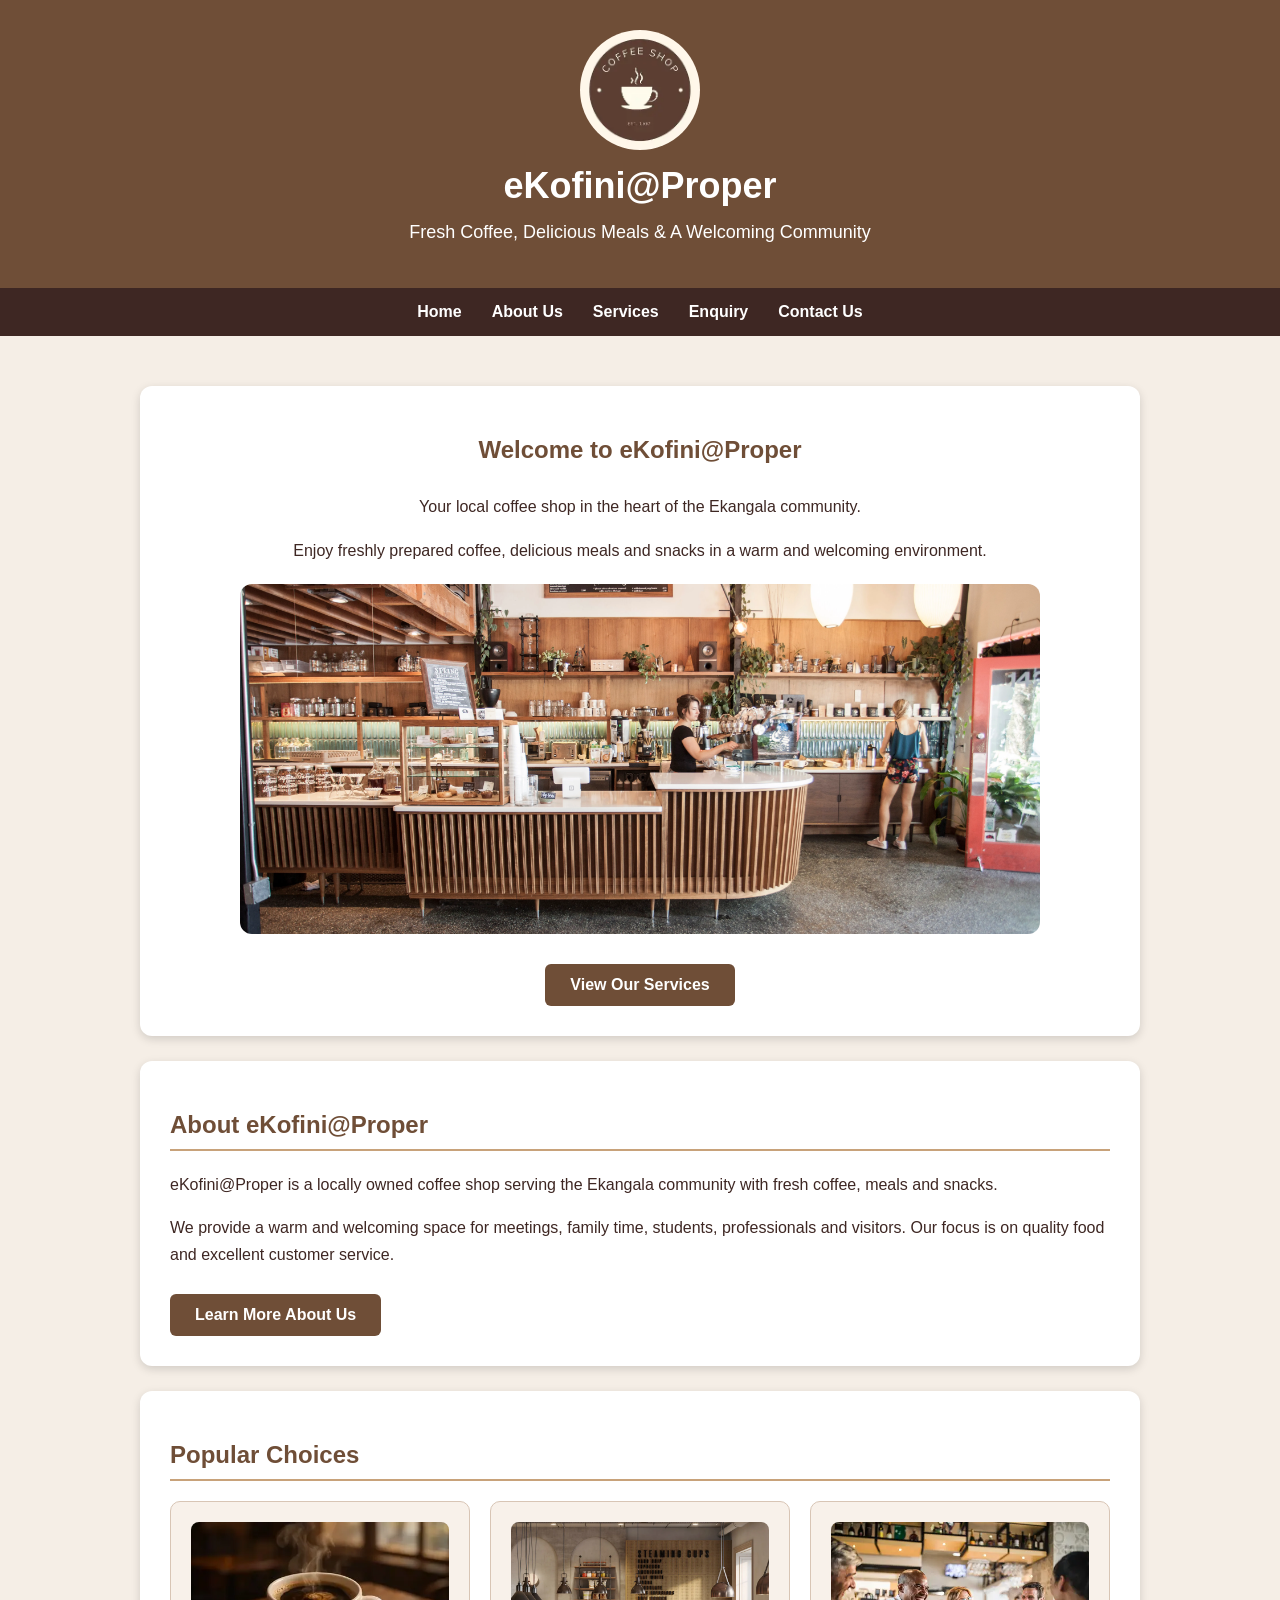
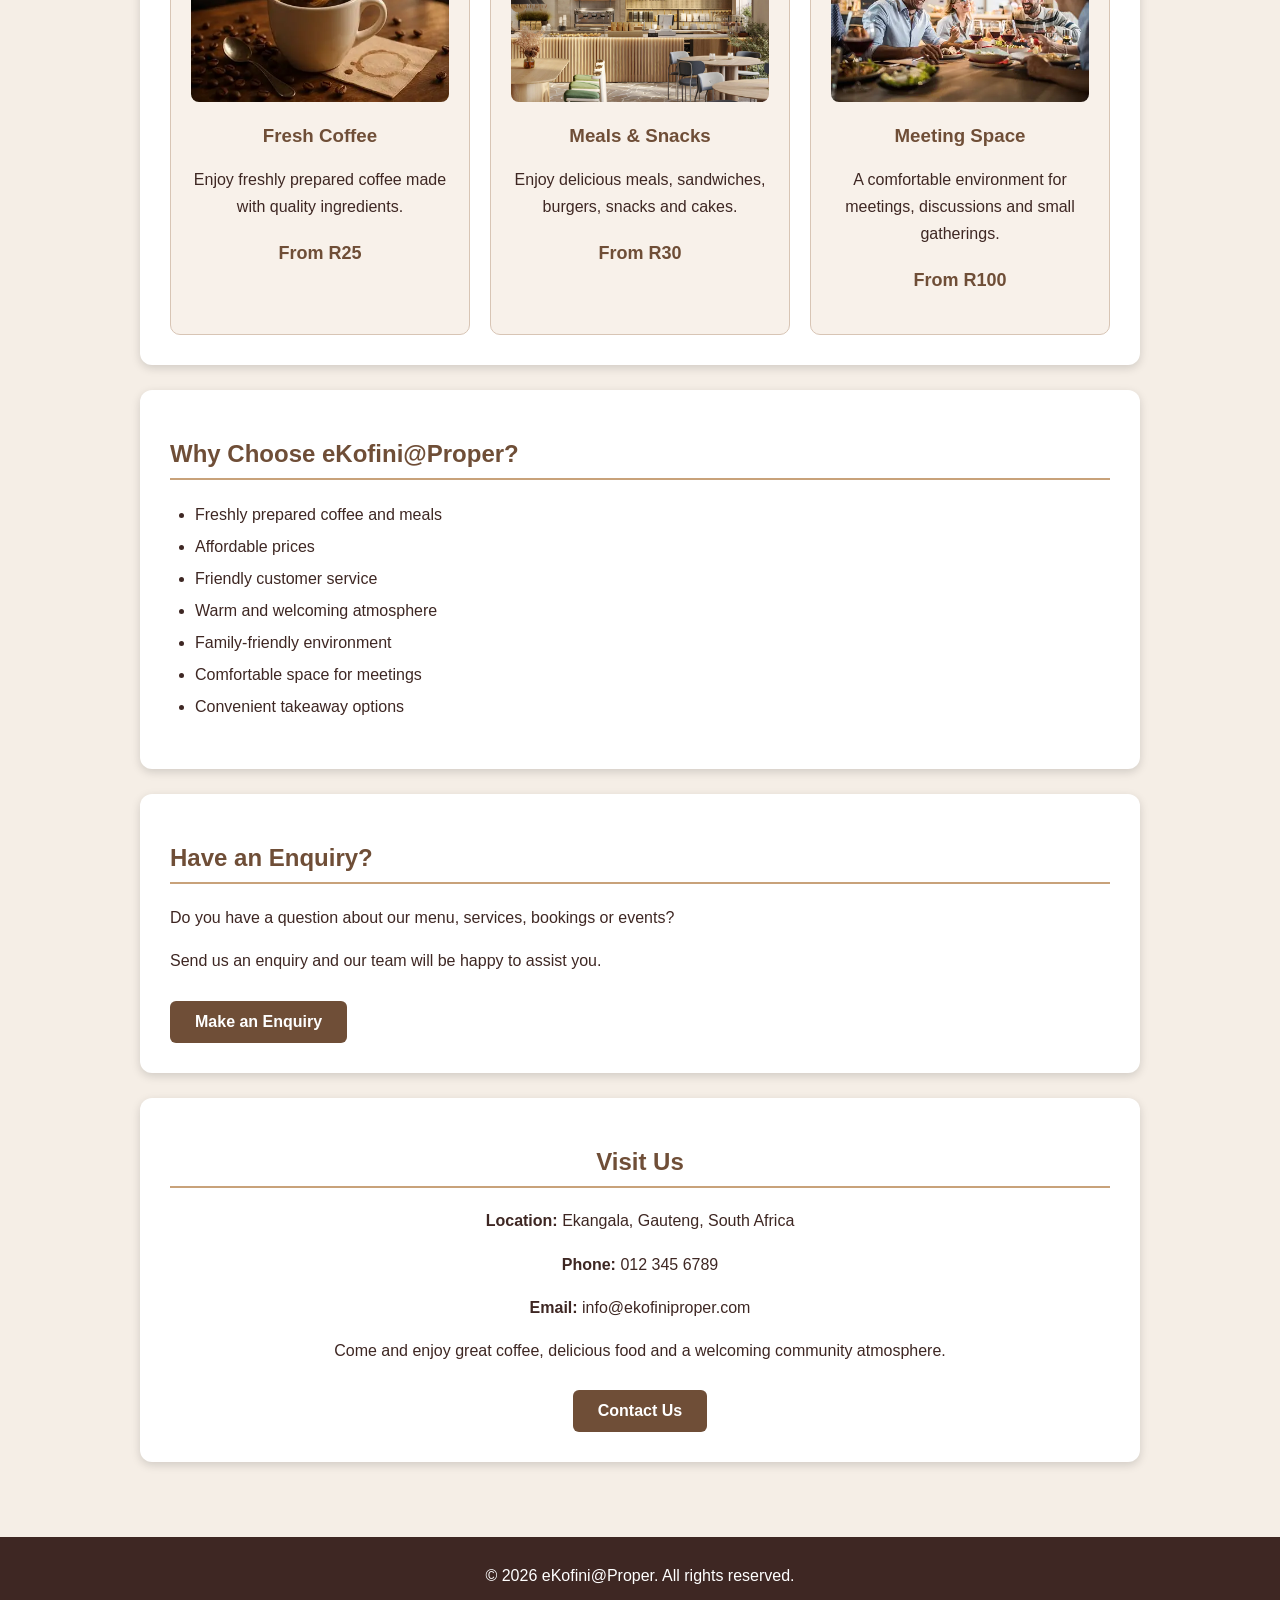
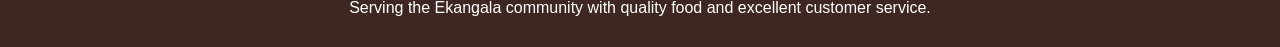
==== index.html @ 7106d99f "initial website" ====
<!DOCTYPE html>
<html lang="en">

<head>
    <meta charset="UTF-8">
    <meta name="viewport" content="width=device-width, initial-scale=1.0">

    <title>eKofini@Proper | Home</title>

    <style>

        body {
            margin: 0;
            font-family: Arial, sans-serif;
            background-color: #f5eee6;
            color: #3e2723;
        }

        /* HEADER */
        header {
            background-color: #6f4e37;
            color: white;
            text-align: center;
            padding: 30px 20px;
        }

        header img {
            width: 120px;
            height: 120px;
            object-fit: cover;
            border-radius: 50%;
            display: block;
            margin: 0 auto 15px;
        }

        header h1 {
            margin: 5px;
            font-size: 36px;
        }

        header p {
            font-size: 18px;
            margin: 10px 0;
        }

        /* NAVIGATION */
        nav {
            background-color: #3e2723;
            padding: 15px;
        }

        nav ul {
            list-style: none;
            margin: 0;
            padding: 0;
            display: flex;
            justify-content: center;
            gap: 30px;
            flex-wrap: wrap;
        }

        nav a {
            color: white;
            text-decoration: none;
            font-weight: bold;
            font-size: 16px;
        }

        nav a:hover {
            color: #d7b899;
        }

        /* MAIN */
        main {
            max-width: 1000px;
            margin: 30px auto;
            padding: 20px;
        }

        section {
            background-color: white;
            padding: 30px;
            margin-bottom: 25px;
            border-radius: 12px;
            box-shadow: 0 3px 10px rgba(0, 0, 0, 0.15);
        }

        h2 {
            color: #6f4e37;
            border-bottom: 2px solid #c8a27a;
            padding-bottom: 10px;
        }

        h3 {
            color: #6f4e37;
        }

        p {
            line-height: 1.7;
        }

        /* WELCOME */
        .welcome {
            text-align: center;
        }

        .welcome h2 {
            border-bottom: none;
        }

        .welcome-image {
            width: 100%;
            max-width: 800px;
            height: 350px;
            object-fit: cover;
            display: block;
            margin: 20px auto;
            border-radius: 12px;
        }

        /* BUTTON */
        .button {
            display: inline-block;
            background-color: #6f4e37;
            color: white;
            padding: 12px 25px;
            border-radius: 6px;
            text-decoration: none;
            font-weight: bold;
            margin-top: 10px;
        }

        .button:hover {
            background-color: #3e2723;
        }

        /* SERVICES */
        .cards {
            display: grid;
            grid-template-columns: repeat(3, 1fr);
            gap: 20px;
            margin-top: 20px;
        }

        .card {
            background-color: #f8f1ea;
            border: 1px solid #d8c5b5;
            border-radius: 10px;
            padding: 20px;
            text-align: center;
        }

        .card-image {
            width: 100%;
            height: 180px;
            object-fit: cover;
            border-radius: 8px;
        }

        .price {
            color: #6f4e37;
            font-weight: bold;
            font-size: 18px;
        }

        /* WHY CHOOSE US */
        .why-us {
            line-height: 2;
            padding-left: 25px;
        }

        /* CONTACT */
        .contact {
            text-align: center;
        }

        /* FOOTER */
        footer {
            background-color: #3e2723;
            color: white;
            text-align: center;
            padding: 20px;
        }

        footer p {
            margin: 5px;
        }

        /* MOBILE */
        @media screen and (max-width: 700px) {

            nav ul {
                flex-direction: column;
                align-items: center;
                gap: 15px;
            }

            .cards {
                grid-template-columns: 1fr;
            }

            header h1 {
                font-size: 28px;
            }

            .welcome-image {
                height: 250px;
            }

        }

    </style>

</head>


<body>


    <!-- HEADER -->

    <header>

        <img
            src="image/logo.webp"
            alt="eKofini@Proper Logo"
        >

        <h1>eKofini@Proper</h1>

        <p>
            Fresh Coffee, Delicious Meals & A Welcoming Community
        </p>

    </header>


    <!-- NAVIGATION -->

    <nav>

        <ul>

            <li>
                <a href="index.html">Home</a>
            </li>

            <li>
                <a href="about.html">About Us</a>
            </li>

            <li>
                <a href="services.html">Services</a>
            </li>

            <li>
                <a href="enquiry.html">Enquiry</a>
            </li>

            <li>
                <a href="contact us.html">Contact Us</a>
            </li>

        </ul>

    </nav>


    <!-- MAIN CONTENT -->

    <main>


        <!-- WELCOME -->

        <section class="welcome">

            <h2>Welcome to eKofini@Proper</h2>

            <p>
                Your local coffee shop in the heart of the
                Ekangala community.
            </p>

            <p>
                Enjoy freshly prepared coffee, delicious meals
                and snacks in a warm and welcoming environment.
            </p>

            <img
                src="image/image.webp"
                alt="eKofini@Proper Coffee Shop"
                class="welcome-image"
            >

            <a
                href="services.html"
                class="button"
            >
                View Our Services
            </a>

        </section>


        <!-- ABOUT -->

        <section>

            <h2>About eKofini@Proper</h2>

            <p>
                eKofini@Proper is a locally owned coffee shop
                serving the Ekangala community with fresh coffee,
                meals and snacks.
            </p>

            <p>
                We provide a warm and welcoming space for meetings,
                family time, students, professionals and visitors.
                Our focus is on quality food and excellent
                customer service.
            </p>

            <a
                href="about.html"
                class="button"
            >
                Learn More About Us
            </a>

        </section>


        <!-- POPULAR ITEMS -->

        <section>

            <h2>Popular Choices</h2>

            <div class="cards">


                <!-- COFFEE -->

                <div class="card">

                    <img
                        src="image/coffee.webp"
                        alt="Fresh Coffee"
                        class="card-image"
                    >

                    <h3>Fresh Coffee</h3>

                    <p>
                        Enjoy freshly prepared coffee made
                        with quality ingredients.
                    </p>

                    <p class="price">
                        From R25
                    </p>

                </div>


                <!-- MEALS -->

                <div class="card">

                    <img
                        src="image/photos.webp"
                        alt="Meals and Snacks"
                        class="card-image"
                    >

                    <h3>Meals & Snacks</h3>

                    <p>
                        Enjoy delicious meals, sandwiches,
                        burgers, snacks and cakes.
                    </p>

                    <p class="price">
                        From R30
                    </p>

                </div>


                <!-- MEETINGS -->

                <div class="card">

                    <img
                        src="image/meeting.webp"
                        alt="Meeting Space"
                        class="card-image"
                    >

                    <h3>Meeting Space</h3>

                    <p>
                        A comfortable environment for meetings,
                        discussions and small gatherings.
                    </p>

                    <p class="price">
                        From R100
                    </p>

                </div>


            </div>

        </section>


        <!-- WHY CHOOSE US -->

        <section>

            <h2>Why Choose eKofini@Proper?</h2>

            <ul class="why-us">

                <li>
                    Freshly prepared coffee and meals
                </li>

                <li>
                    Affordable prices
                </li>

                <li>
                    Friendly customer service
                </li>

                <li>
                    Warm and welcoming atmosphere
                </li>

                <li>
                    Family-friendly environment
                </li>

                <li>
                    Comfortable space for meetings
                </li>

                <li>
                    Convenient takeaway options
                </li>

            </ul>

        </section>


        <!-- ENQUIRY -->

        <section>

            <h2>Have an Enquiry?</h2>

            <p>
                Do you have a question about our menu,
                services, bookings or events?
            </p>

            <p>
                Send us an enquiry and our team will be happy
                to assist you.
            </p>

            <a
                href="enquiry.html"
                class="button"
            >
                Make an Enquiry
            </a>

        </section>


        <!-- CONTACT -->

        <section class="contact">

            <h2>Visit Us</h2>

            <p>
                <strong>Location:</strong>
                Ekangala, Gauteng, South Africa
            </p>

            <p>
                <strong>Phone:</strong>
                012 345 6789
            </p>

            <p>
                <strong>Email:</strong>
                info@ekofiniproper.com
            </p>

            <p>
                Come and enjoy great coffee, delicious food
                and a welcoming community atmosphere.
            </p>

            <a
                href="contact us.html"
                class="button"
            >
                Contact Us
            </a>

        </section>


    </main>


    <!-- FOOTER -->

    <footer>

        <p>
            &copy; 2026 eKofini@Proper. All rights reserved.
        </p>

        <p>
            Serving the Ekangala community with quality food
            and excellent customer service.
        </p>

    </footer>


</body>

</html>
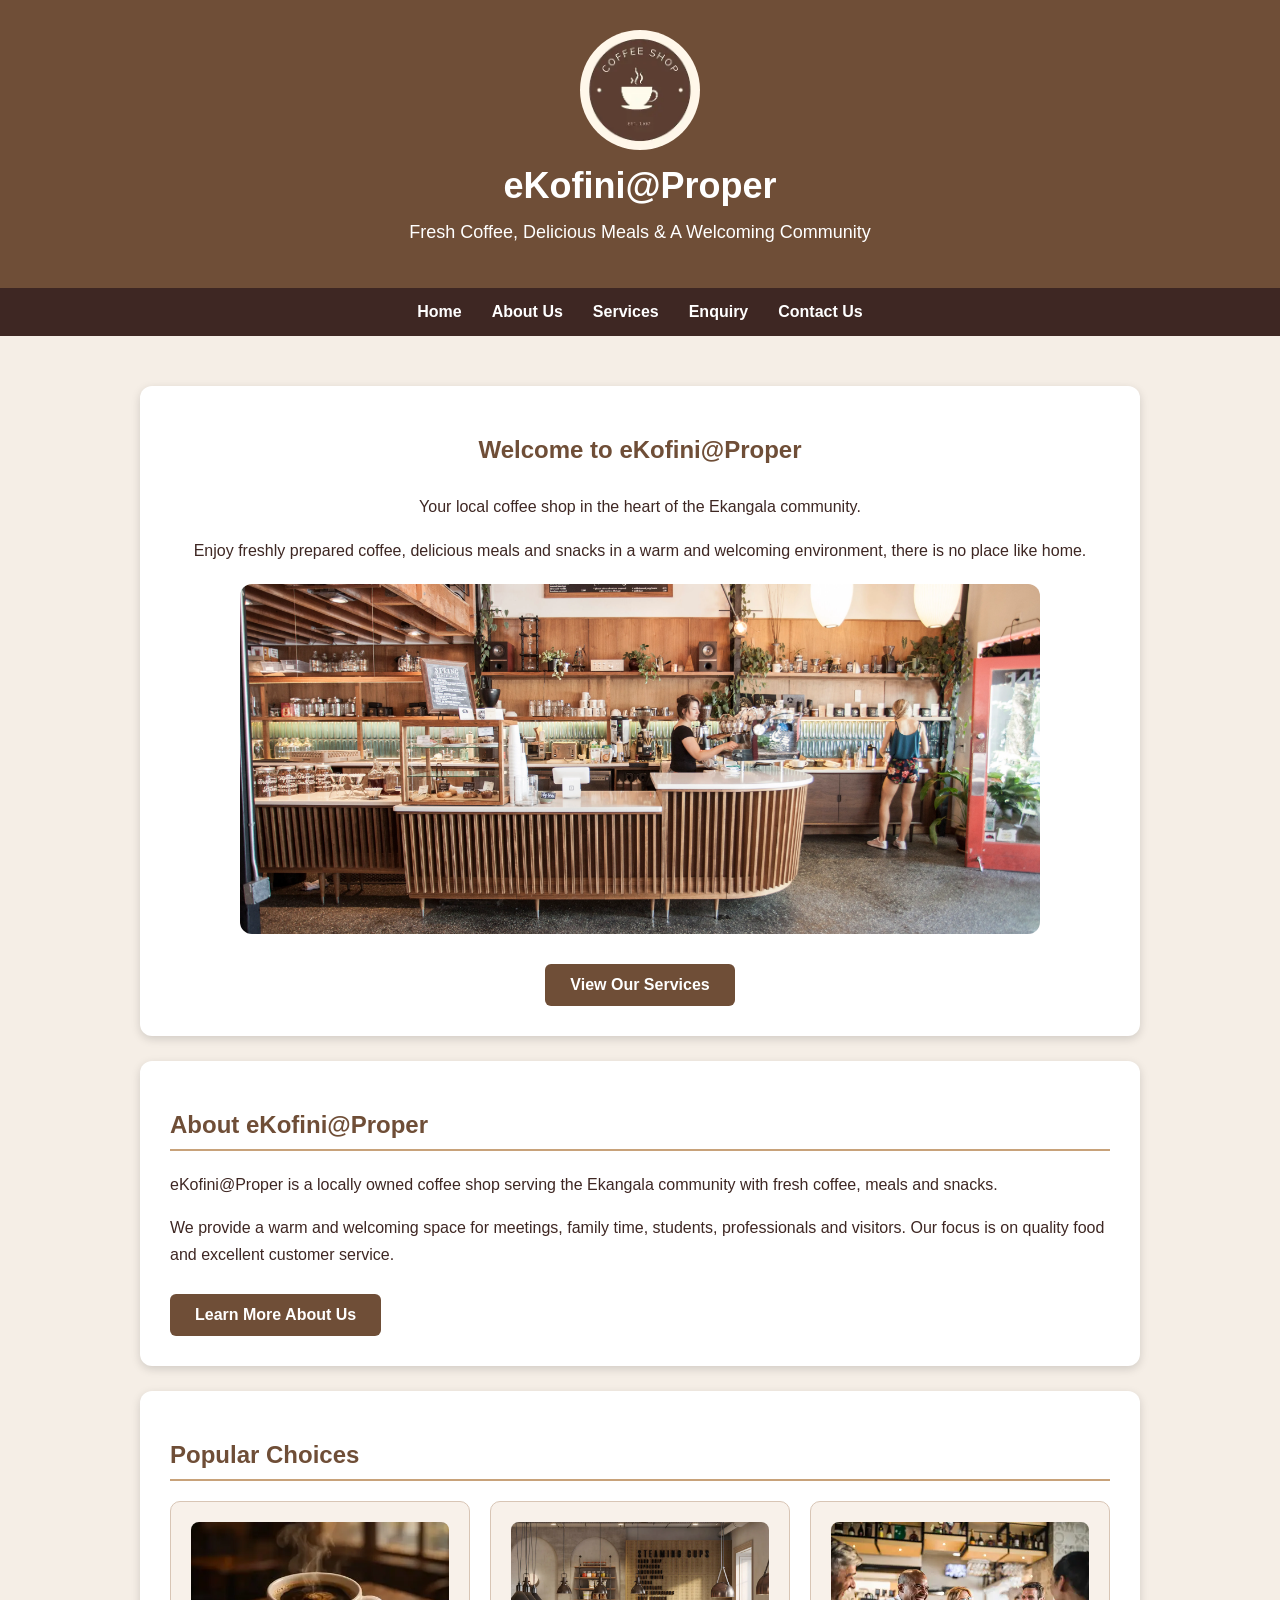
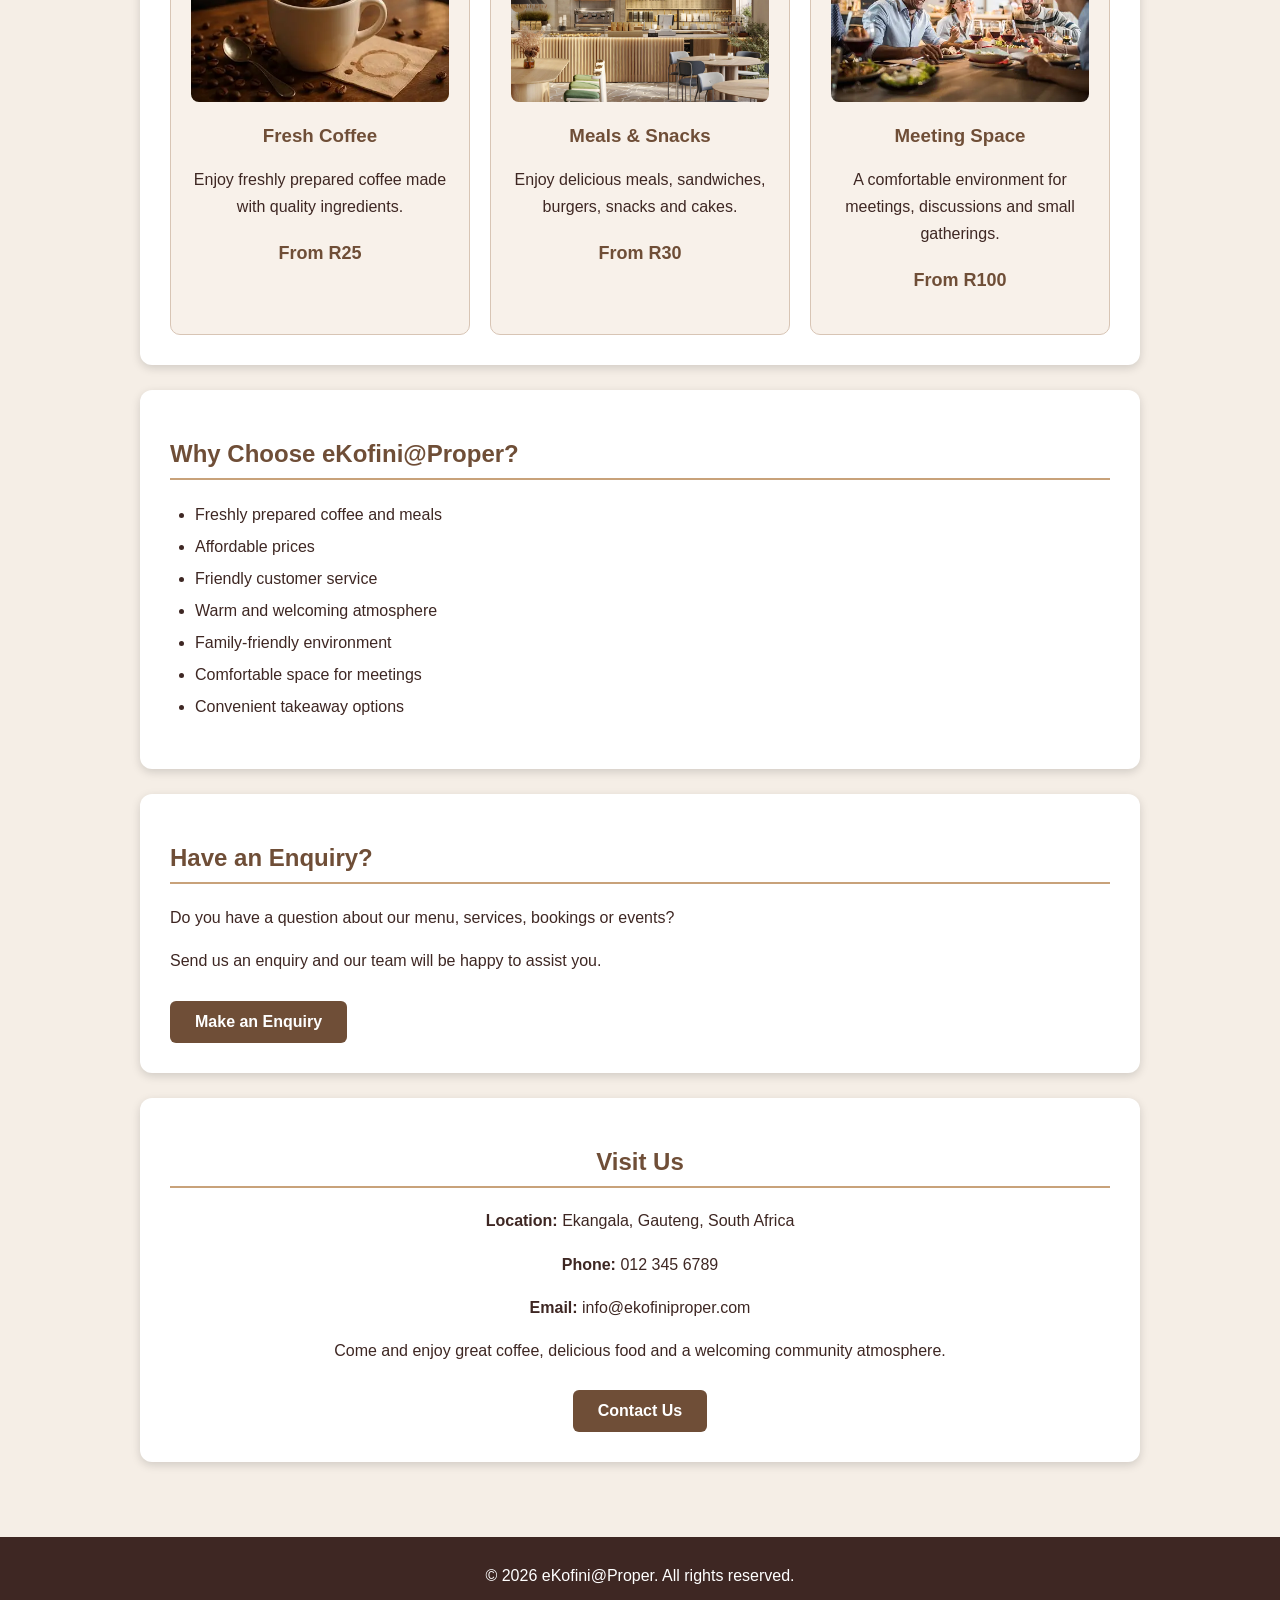
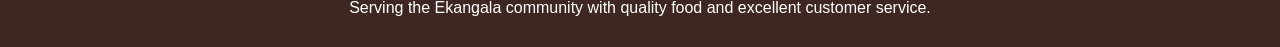
==== commit 2847e04c: "added stlyling" ====
--- a/index.html
+++ b/index.html
@@ -6,7 +6,7 @@
     <meta name="viewport" content="width=device-width, initial-scale=1.0">
 
     <title>eKofini@Proper | Home</title>
-
+<link rel="stylesheet" href="css/style.css">
     <style>
 
         body {
@@ -284,7 +284,7 @@
 
             <p>
                 Enjoy freshly prepared coffee, delicious meals
-                and snacks in a warm and welcoming environment.
+                and snacks in a warm and welcoming environment, there is no place like home.
             </p>
 
             <img
